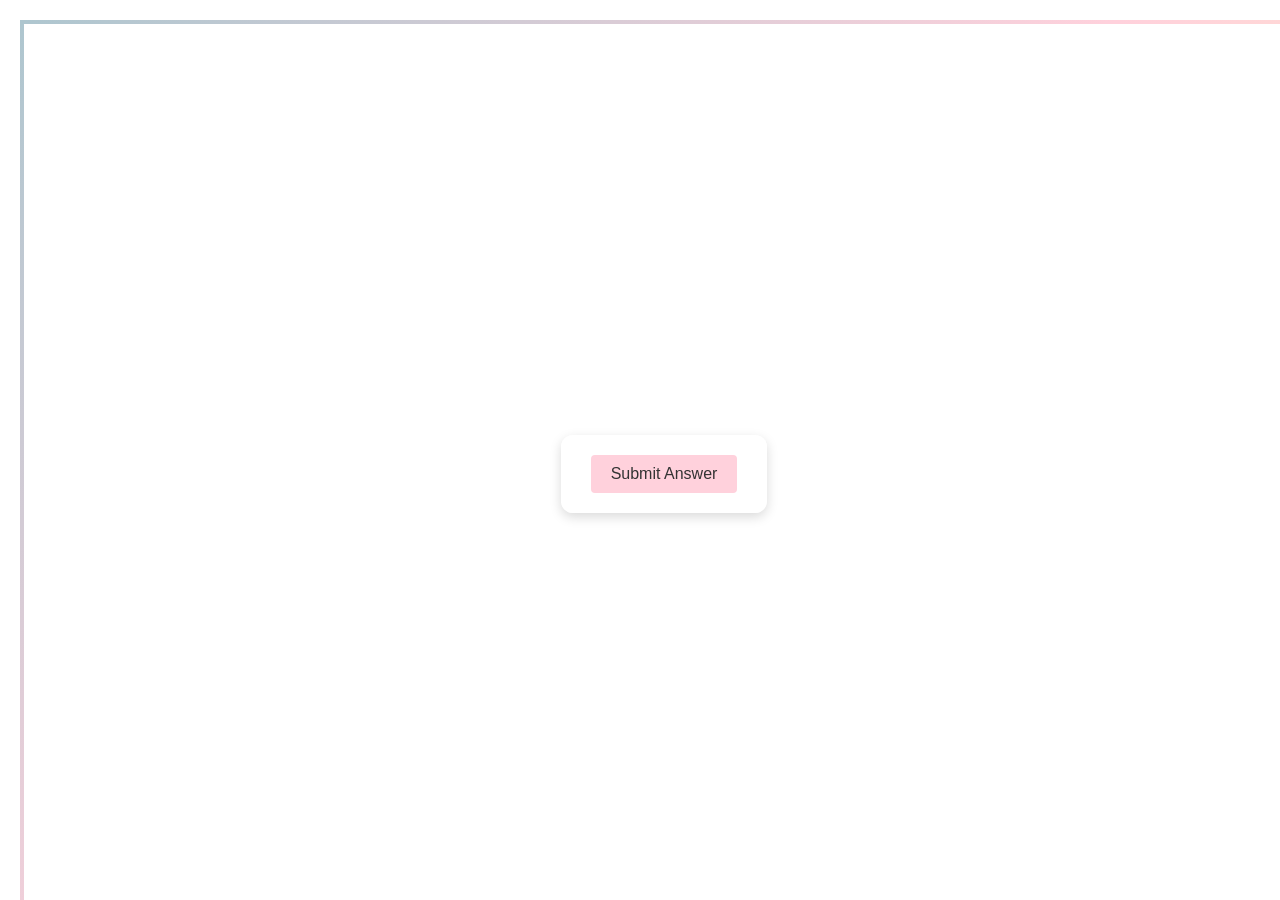
==== questions.html @ 60718daa "Final" ====
<!DOCTYPE html>
<html>
<head>
  <meta charset="UTF-8">
  <title>Periodic Check-In</title>
  <style>
    /* Fullscreen container for the captured background */
    #background {
      position: fixed;
      top: 0;
      left: 0;
      width: 100vw;
      height: 100vh;
      background-size: cover;
      background-position: center;
      z-index: 1;
    }
    /* Fullscreen overlay with glass effect */
    #overlay {
      position: fixed;
      top: 0;
      left: 0;
      width: 100vw;
      height: 100vh;
      background: rgba(255, 255, 255, 0.7);
      backdrop-filter: blur(10px);
      z-index: 2;
      display: flex;
      justify-content: center;
      align-items: center;
      border: 4px solid transparent;
      border-image: linear-gradient(135deg, #AEC6CF, #FFD1DC, #FFF5BA) 1;
      border-radius: 16px;
      margin: 20px;
    }
    /* Styling for the question form */
    #questionForm {
      background: rgba(255, 255, 255, 0.9);
      padding: 20px 30px;
      border-radius: 12px;
      box-shadow: 0 4px 12px rgba(0, 0, 0, 0.15);
      max-width: 90%;
      text-align: center;
      font-family: 'Arial', sans-serif;
      color: #333;
    }
    #questionForm label {
      display: block;
      margin-bottom: 10px;
      font-size: 18px;
      font-weight: bold;
    }
    #questionForm input,
    #questionForm select {
      width: 100%;
      padding: 10px;
      margin-bottom: 15px;
      border: 1px solid #ccc;
      border-radius: 4px;
      font-size: 16px;
    }
    #questionForm button {
      padding: 10px 20px;
      font-size: 16px;
      background-color: #FFD1DC;
      border: none;
      border-radius: 4px;
      cursor: pointer;
      color: #333;
    }
    #questionForm button:hover {
      background-color: #FFC0CB;
    }
    /* Prevent scrolling while locked */
    html, body {
      overflow: hidden;
      margin: 0;
      padding: 0;
      height: 100%;
    }
  </style>
</head>
<body>
  <!-- Container for the captured screenshot -->
  <div id="background"></div>
  <!-- Overlay that locks the screen and displays the check-in form -->
  <div id="overlay">
    <form id="questionForm">
      <div id="questionsContainer">
        <!-- A single random question will be inserted here -->
      </div>
      <button type="submit">Submit Answer</button>
    </form>
  </div>
  <script src="questions.js"></script>
</body>
</html>
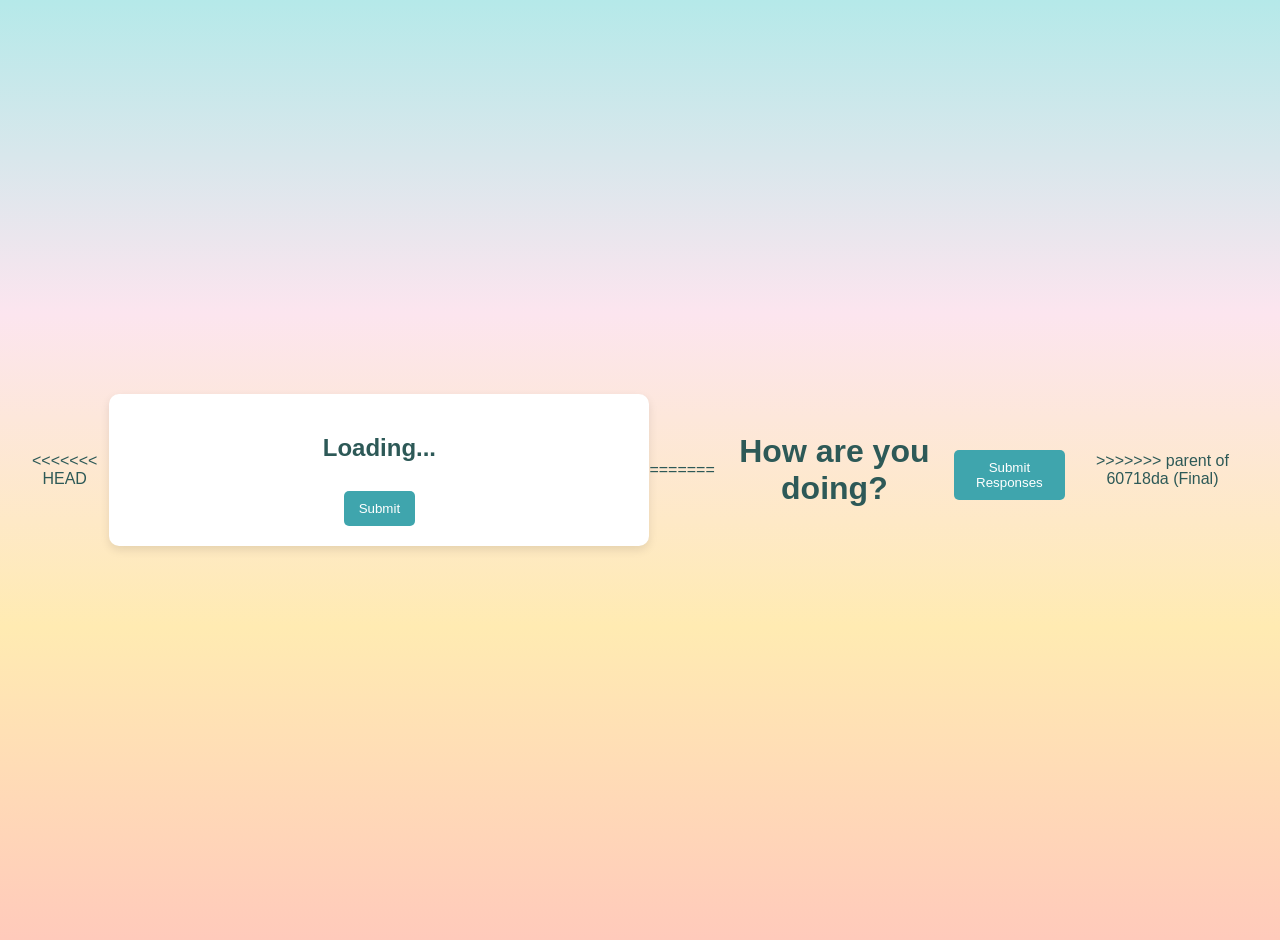
==== commit 259ee5b2: "sequential questions fro morning and evening, random for afternoon, and search bar url fix" ====
--- a/questions.html
+++ b/questions.html
@@ -1,97 +1,40 @@
 <!DOCTYPE html>
-<html>
+<html lang="en">
 <head>
   <meta charset="UTF-8">
+<<<<<<< HEAD
+  <meta name="viewport" content="width=device-width, initial-scale=1.0">
+  <title>Juggl Insights</title>
+  <link rel="stylesheet" href="styles.css">
+</head>
+<body>
+  <div id="content">
+    <div id="question-container">
+      <h2 id="question-text">Loading...</h2>
+      <div id="options-container"></div>
+      <button id="submit-button">Submit</button>
+    </div>
+    <div id="quote-container" class="hidden">
+      <h2 id="quote-text">"An unexamined life is not worth living." - Socrates</h2>
+    </div>
+  </div>
+=======
   <title>Periodic Check-In</title>
   <style>
-    /* Fullscreen container for the captured background */
-    #background {
-      position: fixed;
-      top: 0;
-      left: 0;
-      width: 100vw;
-      height: 100vh;
-      background-size: cover;
-      background-position: center;
-      z-index: 1;
-    }
-    /* Fullscreen overlay with glass effect */
-    #overlay {
-      position: fixed;
-      top: 0;
-      left: 0;
-      width: 100vw;
-      height: 100vh;
-      background: rgba(255, 255, 255, 0.7);
-      backdrop-filter: blur(10px);
-      z-index: 2;
-      display: flex;
-      justify-content: center;
-      align-items: center;
-      border: 4px solid transparent;
-      border-image: linear-gradient(135deg, #AEC6CF, #FFD1DC, #FFF5BA) 1;
-      border-radius: 16px;
-      margin: 20px;
-    }
-    /* Styling for the question form */
-    #questionForm {
-      background: rgba(255, 255, 255, 0.9);
-      padding: 20px 30px;
-      border-radius: 12px;
-      box-shadow: 0 4px 12px rgba(0, 0, 0, 0.15);
-      max-width: 90%;
-      text-align: center;
-      font-family: 'Arial', sans-serif;
-      color: #333;
-    }
-    #questionForm label {
-      display: block;
-      margin-bottom: 10px;
-      font-size: 18px;
-      font-weight: bold;
-    }
-    #questionForm input,
-    #questionForm select {
-      width: 100%;
-      padding: 10px;
-      margin-bottom: 15px;
-      border: 1px solid #ccc;
-      border-radius: 4px;
-      font-size: 16px;
-    }
-    #questionForm button {
-      padding: 10px 20px;
-      font-size: 16px;
-      background-color: #FFD1DC;
-      border: none;
-      border-radius: 4px;
-      cursor: pointer;
-      color: #333;
-    }
-    #questionForm button:hover {
-      background-color: #FFC0CB;
-    }
-    /* Prevent scrolling while locked */
-    html, body {
-      overflow: hidden;
-      margin: 0;
-      padding: 0;
-      height: 100%;
-    }
+    body { font-family: sans-serif; margin: 20px; }
+    .question { margin-bottom: 15px; }
+    label { display: block; margin-bottom: 5px; }
   </style>
 </head>
 <body>
-  <!-- Container for the captured screenshot -->
-  <div id="background"></div>
-  <!-- Overlay that locks the screen and displays the check-in form -->
-  <div id="overlay">
-    <form id="questionForm">
-      <div id="questionsContainer">
-        <!-- A single random question will be inserted here -->
-      </div>
-      <button type="submit">Submit Answer</button>
-    </form>
-  </div>
+  <h1>How are you doing?</h1>
+  <form id="questionForm">
+    <div id="questionsContainer"></div>
+    <button type="submit">Submit Responses</button>
+  </form>
+  
+  <!-- Reference external JavaScript file -->
+>>>>>>> parent of 60718da (Final)
   <script src="questions.js"></script>
 </body>
 </html>
--- a/styles.css
+++ b/styles.css
@@ -0,0 +1,57 @@
+body {
+    font-family: "Open Sans", sans-serif;
+    background: linear-gradient(to bottom, #B5E9E9, #FCE5EF, #FFEBB2, #FFCABB);
+    color: #2D5957;
+    text-align: center;
+    display: flex;
+    justify-content: center;
+    align-items: center;
+    height: 100vh;
+    margin: 0;
+}
+
+h2 {
+    font-family: "Roca Bold", sans-serif;
+}
+
+#content {
+    background: white;
+    padding: 20px;
+    border-radius: 10px;
+    box-shadow: 0px 4px 10px rgba(0, 0, 0, 0.1);
+    max-width: 500px;
+    width: 90%;
+}
+
+button {
+    background: #3FA5AD;
+    color: white;
+    font-family: "Roca Bold", sans-serif;
+    border: none;
+    padding: 10px 15px;
+    cursor: pointer;
+    border-radius: 5px;
+    margin-top: 10px;
+}
+
+button:hover {
+    background: #2D5957;
+}
+
+.likert-btn {
+    background: white;
+    color: #3FA5AD;
+    border: 2px solid #3FA5AD;
+    padding: 5px 10px;
+    margin: 5px;
+    cursor: pointer;
+}
+
+.likert-btn.selected {
+    background: #3FA5AD;
+    color: white;
+}
+
+.hidden {
+    display: none;
+}
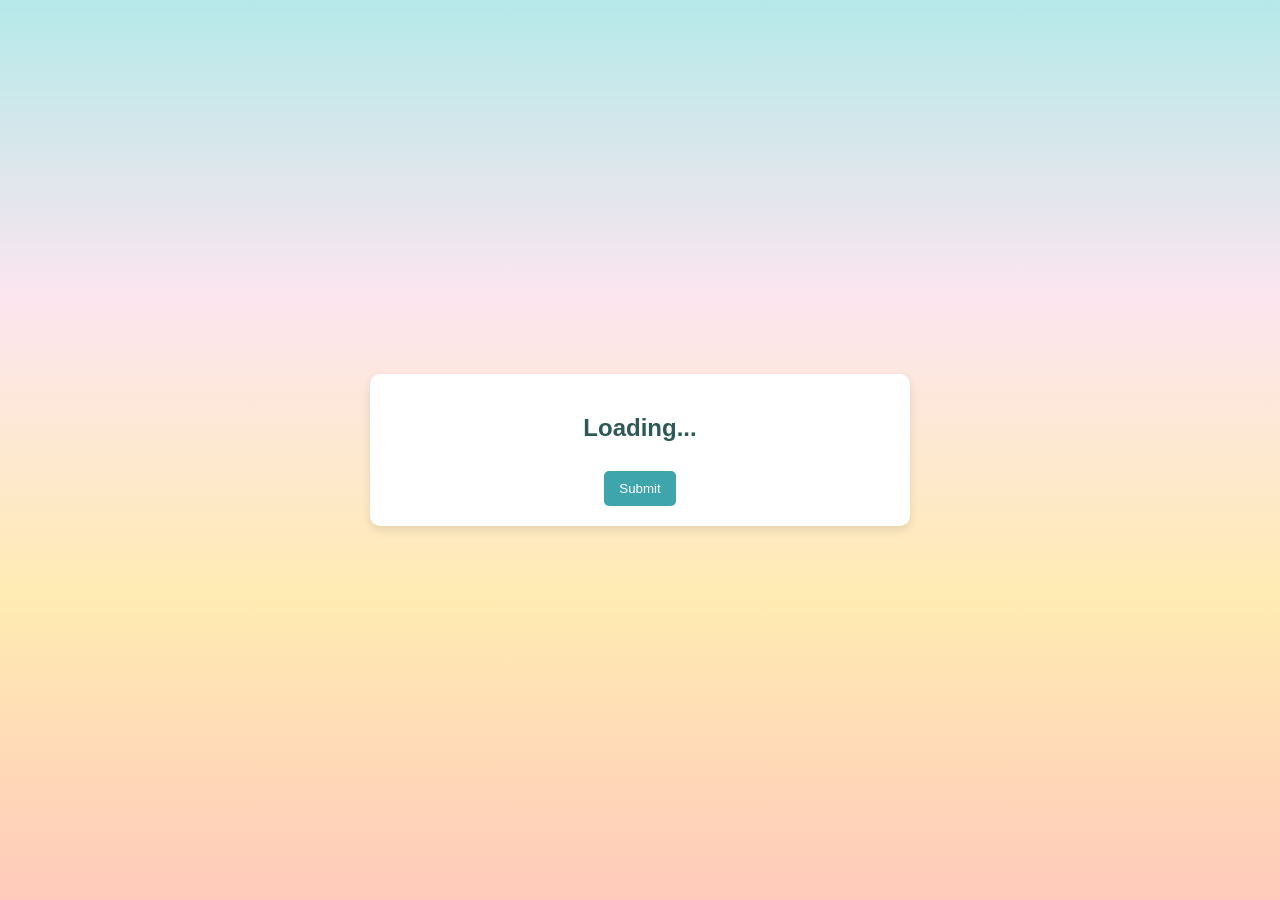
==== commit 0e1c3980: "Bug fixes" ====
--- a/questions.html
+++ b/questions.html
@@ -2,7 +2,6 @@
 <html lang="en">
 <head>
   <meta charset="UTF-8">
-<<<<<<< HEAD
   <meta name="viewport" content="width=device-width, initial-scale=1.0">
   <title>Juggl Insights</title>
   <link rel="stylesheet" href="styles.css">
@@ -18,23 +17,6 @@
       <h2 id="quote-text">"An unexamined life is not worth living." - Socrates</h2>
     </div>
   </div>
-=======
-  <title>Periodic Check-In</title>
-  <style>
-    body { font-family: sans-serif; margin: 20px; }
-    .question { margin-bottom: 15px; }
-    label { display: block; margin-bottom: 5px; }
-  </style>
-</head>
-<body>
-  <h1>How are you doing?</h1>
-  <form id="questionForm">
-    <div id="questionsContainer"></div>
-    <button type="submit">Submit Responses</button>
-  </form>
-  
-  <!-- Reference external JavaScript file -->
->>>>>>> parent of 60718da (Final)
   <script src="questions.js"></script>
 </body>
 </html>
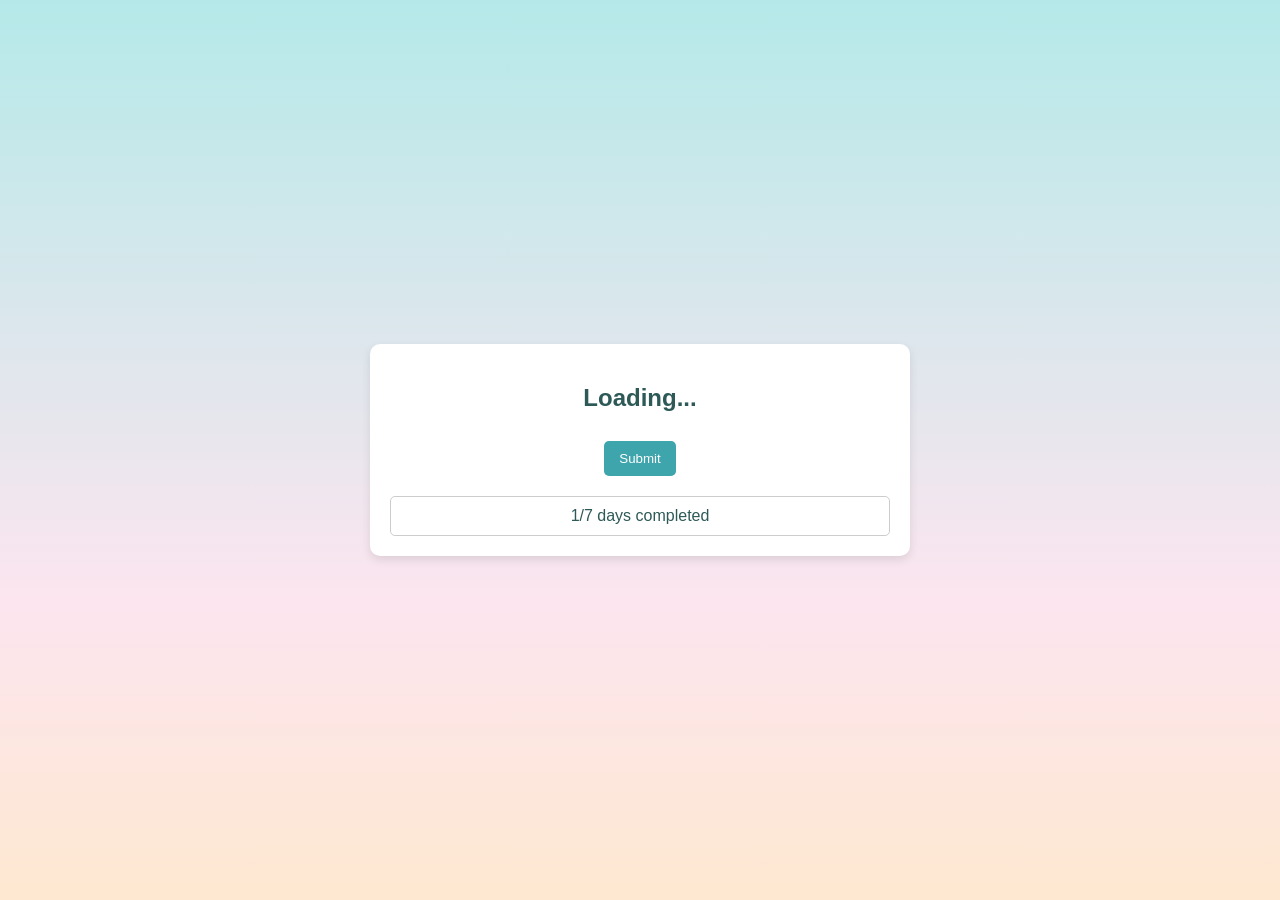
==== commit a0006b30: "calnder data pull, oauth, ui updates and question cycling" ====
--- a/questions.html
+++ b/questions.html
@@ -16,6 +16,10 @@
     <div id="quote-container" class="hidden">
       <h2 id="quote-text">"An unexamined life is not worth living." - Socrates</h2>
     </div>
+    <!-- Counter Box -->
+    <div id="counter-box" style="margin-top: 20px; padding: 10px; border: 1px solid #ccc; border-radius: 5px;">
+      <span id="daily-counter-text">0/7 days completed</span>
+    </div>
   </div>
   <script src="questions.js"></script>
 </body>
--- a/styles.css
+++ b/styles.css
@@ -1,6 +1,14 @@
 body {
     font-family: "Open Sans", sans-serif;
+    /* Vertical gradient */
     background: linear-gradient(to bottom, #B5E9E9, #FCE5EF, #FFEBB2, #FFCABB);
+  
+    /* Make the background taller than the element (200% height) */
+    background-size: 100% 200%;
+  
+    /* Animate the background position vertically */
+    animation: verticalGradient 20s ease-in-out infinite;
+  
     color: #2D5957;
     text-align: center;
     display: flex;
@@ -8,7 +16,23 @@
     align-items: center;
     height: 100vh;
     margin: 0;
-}
+  }
+  
+  @keyframes verticalGradient {
+    0% {
+      background-position: 0% 0%;
+    }
+    50% {
+      /* Shift down so the bottom part of the gradient is now visible */
+      background-position: 0% 50%;
+    }
+    100% {
+      /* Return to the starting position */
+      background-position: 50% 0%;
+    }
+  }
+  
+
 
 h2 {
     font-family: "Roca Bold", sans-serif;
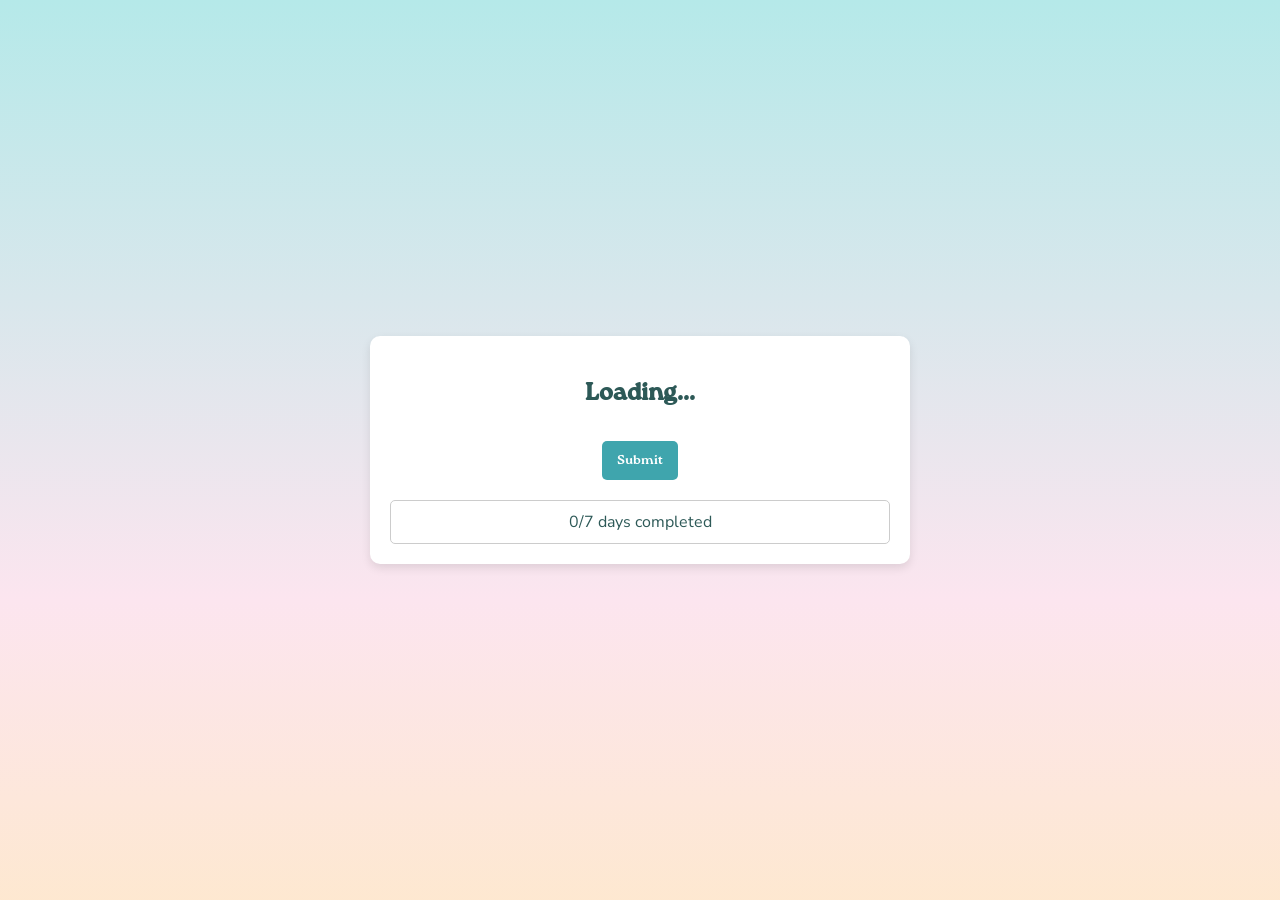
==== commit 0849a84f: "font changes, background, quotes" ====
--- a/questions.html
+++ b/questions.html
@@ -5,6 +5,8 @@
   <meta name="viewport" content="width=device-width, initial-scale=1.0">
   <title>Juggl Insights</title>
   <link rel="stylesheet" href="styles.css">
+  <link rel="stylesheet" href="https://fonts.googleapis.com/css2?family=Nunito+Sans&display=swap">
+
 </head>
 <body>
   <div id="content">
@@ -14,9 +16,8 @@
       <button id="submit-button">Submit</button>
     </div>
     <div id="quote-container" class="hidden">
-      <h2 id="quote-text">"An unexamined life is not worth living." - Socrates</h2>
+      <h2 id="quote-text"></h2>
     </div>
-    <!-- Counter Box -->
     <div id="counter-box" style="margin-top: 20px; padding: 10px; border: 1px solid #ccc; border-radius: 5px;">
       <span id="daily-counter-text">0/7 days completed</span>
     </div>
--- a/styles.css
+++ b/styles.css
@@ -1,5 +1,12 @@
+@font-face {
+    font-family: 'Roca Bold';
+    src: url('assets/RocaBold.woff') format('woff');
+    font-weight: normal;
+    font-style: normal;
+  }
+
 body {
-    font-family: "Open Sans", sans-serif;
+    font-family: "Nunito Sans", sans-serif;
     /* Vertical gradient */
     background: linear-gradient(to bottom, #B5E9E9, #FCE5EF, #FFEBB2, #FFCABB);
   
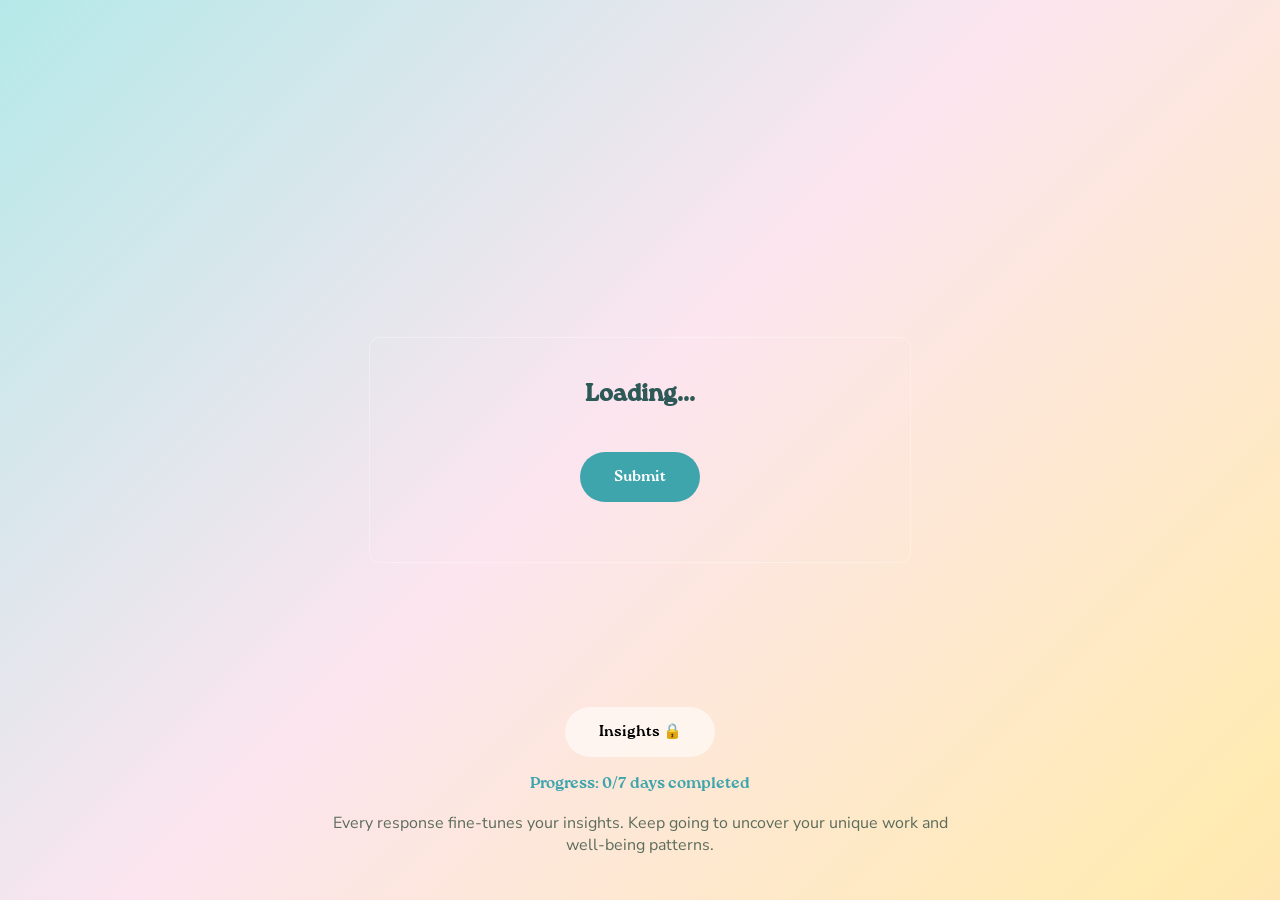
==== commit 182f77bc: "Ui Fixes" ====
--- a/questions.html
+++ b/questions.html
@@ -1,12 +1,11 @@
 <!DOCTYPE html>
 <html lang="en">
 <head>
-  <meta charset="UTF-8">
-  <meta name="viewport" content="width=device-width, initial-scale=1.0">
+  <meta charset="UTF-8" />
+  <meta name="viewport" content="width=device-width, initial-scale=1.0" />
   <title>Juggl Insights</title>
-  <link rel="stylesheet" href="styles.css">
+  <link rel="stylesheet" href="styles.css" />
   <link rel="stylesheet" href="https://fonts.googleapis.com/css2?family=Nunito+Sans&display=swap">
-
 </head>
 <body>
   <div id="content">
@@ -16,12 +15,28 @@
       <button id="submit-button">Submit</button>
     </div>
     <div id="quote-container" class="hidden">
-      <h2 id="quote-text"></h2>
-    </div>
-    <div id="counter-box" style="margin-top: 20px; padding: 10px; border: 1px solid #ccc; border-radius: 5px;">
-      <span id="daily-counter-text">0/7 days completed</span>
+      <h2 id="quote-text">"An unexamined life is not worth living." - Socrates</h2>
     </div>
   </div>
+
+  <!-- Counter Box placed outside #content, at the bottom of the body -->
+  <div id="counter-box">
+    <!-- “Insights” button with a lock icon -->
+    <button id="insights-btn" >
+      Insights
+      <span class="lock-icon" aria-hidden="true">🔒</span>
+    </button>
+  
+    <!-- Progress text -->
+    <p class="progress-text" style=" font-family: 'Roca Bold', sans-serif;color: #3FA5AD;">Progress: <span id="daily-counter-text">0/7</span></p>
+  
+    <!-- Optional tagline -->
+    <p class="subtext" >
+      Every response fine-tunes your insights. Keep going to uncover 
+      your unique work and well-being patterns.
+    </p>
+  </div>
+
   <script src="questions.js"></script>
 </body>
 </html>
--- a/styles.css
+++ b/styles.css
@@ -8,7 +8,7 @@
 body {
     font-family: "Nunito Sans", sans-serif;
     /* Vertical gradient */
-    background: linear-gradient(to bottom, #B5E9E9, #FCE5EF, #FFEBB2, #FFCABB);
+    background: linear-gradient(135deg, #B5E9E9, #FCE5EF, #FFEBB2, #FFCABB);
   
     /* Make the background taller than the element (200% height) */
     background-size: 100% 200%;
@@ -43,13 +43,18 @@
 
 h2 {
     font-family: "Roca Bold", sans-serif;
+    margin-bottom: 40px;
 }
 
 #content {
-    background: white;
+    /* Transparent white background with some alpha */
+ 
+
+  /* Optional: add a slight border to emphasize the glass */
+  border: 1px solid rgba(255, 255, 255, 0.3);
+  border-radius: 12px;
     padding: 20px;
     border-radius: 10px;
-    box-shadow: 0px 4px 10px rgba(0, 0, 0, 0.1);
     max-width: 500px;
     width: 90%;
 }
@@ -63,6 +68,25 @@
     cursor: pointer;
     border-radius: 5px;
     margin-top: 10px;
+    align-items: center;
+}
+
+#submit-button {
+    background: #3FA5AD;
+    color: white;
+    font-family: "Roca Bold", sans-serif;
+    border: none;
+    padding: 10px 15px;
+    cursor: pointer;
+    border-radius: 50px;
+    margin-top: 10px;
+    align-items: center;
+    display: block;
+    margin: 40px auto;
+    width: 120px;
+    height: 50px;
+    font-size: 15px;
+   
 }
 
 button:hover {
@@ -86,3 +110,74 @@
 .hidden {
     display: none;
 }
+/* Counter Box */
+#counter-box {
+    position: fixed;          /* stays pinned to the viewport */
+    bottom: 20px;             /* adjust vertical distance from bottom */
+    left: 50%;                /* centers horizontally in the viewport */
+    transform: translateX(-50%); /* actually shifts it back left to be center */
+    background: transparent;  /* or a color if you want a background box */
+    font-size: 16px;          /* adjust to match your design */
+    color: #5C6C5C;           /* example color that might match your theme */
+    padding: 8px 0; /* ensures readability over background gradient */
+  }
+  
+  #daily-counter-text {
+    font-size: 16px;
+    color: #3FA5AD;
+  }
+  
+  /* Hide/Show */
+  .hidden {
+    display: none;
+  }
+  
+  /* Likert Buttons (for scale questions) */
+  .likert-btn {
+    background: white;
+    color: #3FA5AD;
+    border: 2px solid #3FA5AD;
+    padding: 5px 10px;
+    margin: 5px;
+    cursor: pointer;
+    transition: background 0.3s ease, color 0.3s ease;
+  }
+  .likert-btn:hover,
+  .likert-btn.selected {
+    background: #3FA5AD;
+    color: white;
+  }
+  
+  /* Insights Button */
+  #insights-btn {
+    background: rgba(255, 255, 255, 0.572);
+    color: rgb(2, 2, 2);
+    font-family: "Roca Bold", sans-serif;
+    border: none;
+    padding: 10px 15px;
+    cursor: pointer;
+    width: 150px;
+    height: 50px;
+    font-size: 15px;
+    border-radius:50px;
+    margin-top: 10px;
+    align-items: center;
+  }
+  
+  /* Unlocked color after 7/7 days */
+  /* #insights-btn.unlocked {
+    
+    background: #3FA5AD; /* or any color you prefer for "unlocked" */
+
+  /* #insights-btn.unlocked:hover {
+    background: #2D5957;
+  }  */
+  #progress-text{
+    font-family: 'Roca Bold', sans-serif;
+    color:#3FA5AD
+  }
+  #subtext{
+    font-family: "Nunito Sans", sans-serif;
+    font-size: 14px;
+   
+  }
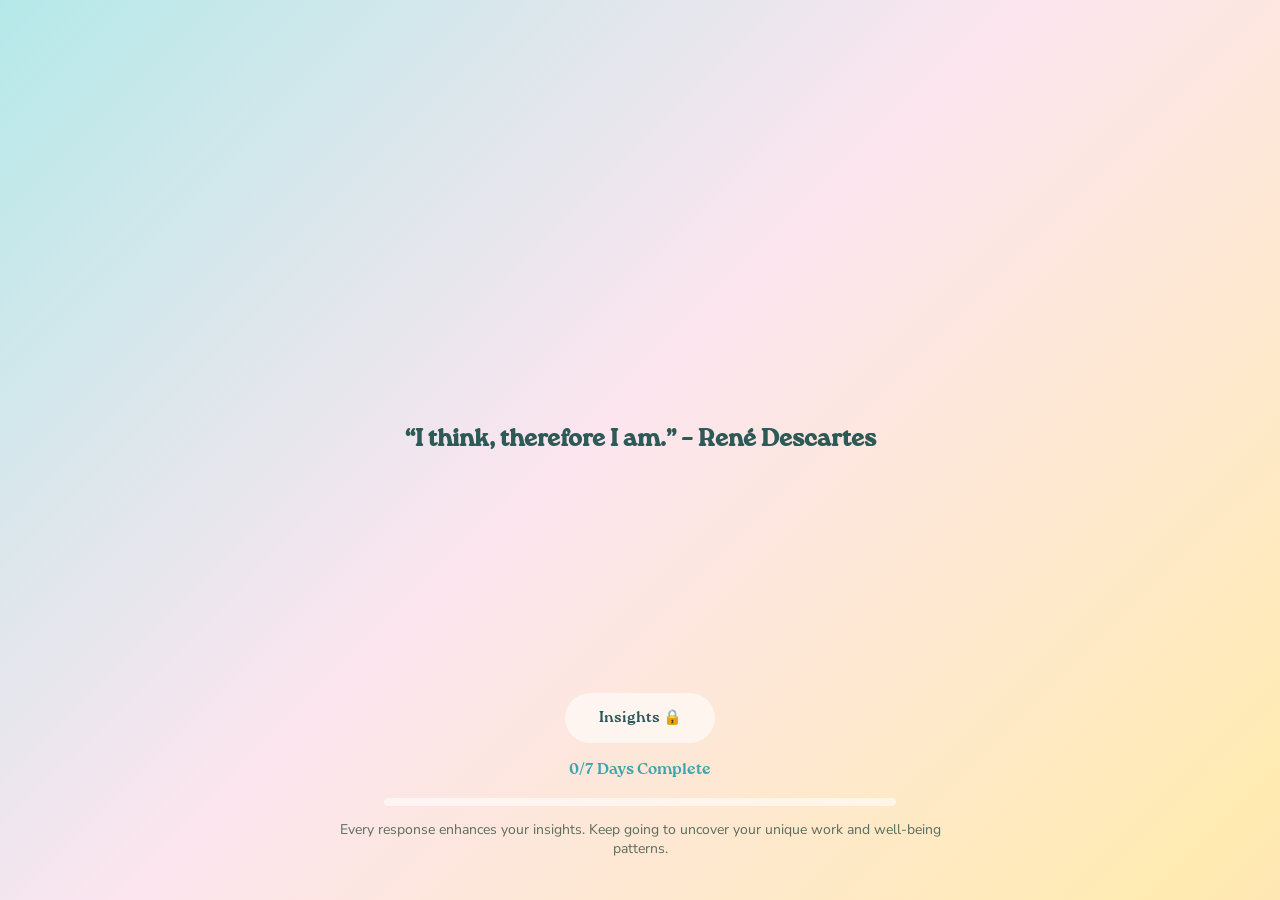
==== commit 1d17a436: "fixes" ====
--- a/questions.html
+++ b/questions.html
@@ -2,8 +2,8 @@
 <html lang="en">
 <head>
   <meta charset="UTF-8" />
-  <meta name="viewport" content="width=device-width, initial-scale=1.0" />
   <title>Juggl Insights</title>
+  <!-- Link to external styles -->
   <link rel="stylesheet" href="styles.css" />
   <link rel="stylesheet" href="https://fonts.googleapis.com/css2?family=Nunito+Sans&display=swap">
 </head>
@@ -14,29 +14,37 @@
       <div id="options-container"></div>
       <button id="submit-button">Submit</button>
     </div>
+
     <div id="quote-container" class="hidden">
       <h2 id="quote-text">"An unexamined life is not worth living." - Socrates</h2>
     </div>
   </div>
 
-  <!-- Counter Box placed outside #content, at the bottom of the body -->
+  <!-- Pinned at bottom for progress display -->
   <div id="counter-box">
-    <!-- “Insights” button with a lock icon -->
-    <button id="insights-btn" >
+    <!-- Insights button (optional) -->
+    <button id="insights-btn">
       Insights
       <span class="lock-icon" aria-hidden="true">🔒</span>
     </button>
-  
-    <!-- Progress text -->
-    <p class="progress-text" style=" font-family: 'Roca Bold', sans-serif;color: #3FA5AD;">Progress: <span id="daily-counter-text">0/7</span></p>
-  
-    <!-- Optional tagline -->
-    <p class="subtext" >
-      Every response fine-tunes your insights. Keep going to uncover 
-      your unique work and well-being patterns.
+
+    <!-- Text like "0/7 Days Complete" -->
+    <p class="progress-text">
+      <span id="daily-counter-text">0/7 Days Complete</span>
+    </p>
+
+    <!-- Progress bar container -->
+    <div id="progress-container">
+      <div id="progress-bar"></div>
+    </div>
+
+    <!-- Tagline -->
+    <p class="subtext">
+      Every response enhances your insights. Keep going to uncover your unique work and well-being patterns.
     </p>
   </div>
 
+  <!-- Main script -->
   <script src="questions.js"></script>
 </body>
 </html>
--- a/styles.css
+++ b/styles.css
@@ -1,183 +1,146 @@
+/* Optional custom font (adjust if you have one) */
 @font-face {
-    font-family: 'Roca Bold';
-    src: url('assets/RocaBold.woff') format('woff');
-    font-weight: normal;
-    font-style: normal;
-  }
+  font-family: 'Roca Bold';
+  src: url('assets/RocaBold.woff') format('woff');
+  font-weight: normal;
+  font-style: normal;
+}
 
 body {
-    font-family: "Nunito Sans", sans-serif;
-    /* Vertical gradient */
-    background: linear-gradient(135deg, #B5E9E9, #FCE5EF, #FFEBB2, #FFCABB);
-  
-    /* Make the background taller than the element (200% height) */
-    background-size: 100% 200%;
-  
-    /* Animate the background position vertically */
-    animation: verticalGradient 20s ease-in-out infinite;
-  
-    color: #2D5957;
-    text-align: center;
-    display: flex;
-    justify-content: center;
-    align-items: center;
-    height: 100vh;
-    margin: 0;
+  font-family: "Nunito Sans", sans-serif;
+  /* Animated gradient background */
+  background: linear-gradient(135deg, #B5E9E9, #FCE5EF, #FFEBB2, #FFCABB);
+  background-size: 100% 200%;
+  animation: verticalGradient 20s ease-in-out infinite;
+
+  color: #2D5957;
+  text-align: center;
+  display: flex;
+  justify-content: center;
+  align-items: center;
+  height: 100vh;
+  margin: 0;
+}
+
+@keyframes verticalGradient {
+  0% {
+    background-position: 0% 0%;
   }
-  
-  @keyframes verticalGradient {
-    0% {
-      background-position: 0% 0%;
-    }
-    50% {
-      /* Shift down so the bottom part of the gradient is now visible */
-      background-position: 0% 50%;
-    }
-    100% {
-      /* Return to the starting position */
-      background-position: 50% 0%;
-    }
+  50% {
+    background-position: 0% 50%;
   }
-  
-
+  100% {
+    background-position: 50% 0%;
+  }
+}
 
 h2 {
-    font-family: "Roca Bold", sans-serif;
-    margin-bottom: 40px;
+  font-family: "Roca Bold", sans-serif;
+  margin-bottom: 40px;
 }
 
+/* Container for questions and quotes */
 #content {
-    /* Transparent white background with some alpha */
- 
-
-  /* Optional: add a slight border to emphasize the glass */
-  border: 1px solid rgba(255, 255, 255, 0.3);
   border-radius: 12px;
-    padding: 20px;
-    border-radius: 10px;
-    max-width: 500px;
-    width: 90%;
+  padding: 20px;
+  max-width: 500px;
+  width: 90%;
 }
 
-button {
-    background: #3FA5AD;
-    color: white;
-    font-family: "Roca Bold", sans-serif;
-    border: none;
-    padding: 10px 15px;
-    cursor: pointer;
-    border-radius: 5px;
-    margin-top: 10px;
-    align-items: center;
-}
-
+/* Submit button */
 #submit-button {
-    background: #3FA5AD;
-    color: white;
-    font-family: "Roca Bold", sans-serif;
-    border: none;
-    padding: 10px 15px;
-    cursor: pointer;
-    border-radius: 50px;
-    margin-top: 10px;
-    align-items: center;
-    display: block;
-    margin: 40px auto;
-    width: 120px;
-    height: 50px;
-    font-size: 15px;
-   
+  background: #3FA5AD;
+  color: white;
+  font-family: "Roca Bold", sans-serif;
+  border: none;
+  padding: 10px 15px;
+  cursor: pointer;
+  border-radius: 50px;
+  margin-top: 10px;
+  display: block;
+  margin: 40px auto;
+  width: 120px;
+  height: 50px;
+  font-size: 15px;
 }
 
 button:hover {
-    background: #2D5957;
+  background: #2D5957;
 }
 
+/* 1-5 scale buttons */
 .likert-btn {
-    background: white;
-    color: #3FA5AD;
-    border: 2px solid #3FA5AD;
-    padding: 5px 10px;
-    margin: 5px;
-    cursor: pointer;
+  background: white;
+  color: #3FA5AD;
+  border: 2px solid #3FA5AD;
+  padding: 5px 10px;
+  margin: 5px;
+  cursor: pointer;
+  transition: background 0.3s ease, color 0.3s ease;
 }
-
+.likert-btn:hover,
 .likert-btn.selected {
-    background: #3FA5AD;
-    color: white;
+  background: #3FA5AD;
+  color: white;
 }
 
 .hidden {
-    display: none;
+  display: none;
 }
-/* Counter Box */
+
+/* Bottom counter box */
 #counter-box {
-    position: fixed;          /* stays pinned to the viewport */
-    bottom: 20px;             /* adjust vertical distance from bottom */
-    left: 50%;                /* centers horizontally in the viewport */
-    transform: translateX(-50%); /* actually shifts it back left to be center */
-    background: transparent;  /* or a color if you want a background box */
-    font-size: 16px;          /* adjust to match your design */
-    color: #5C6C5C;           /* example color that might match your theme */
-    padding: 8px 0; /* ensures readability over background gradient */
-  }
-  
-  #daily-counter-text {
-    font-size: 16px;
-    color: #3FA5AD;
-  }
-  
-  /* Hide/Show */
-  .hidden {
-    display: none;
-  }
-  
-  /* Likert Buttons (for scale questions) */
-  .likert-btn {
-    background: white;
-    color: #3FA5AD;
-    border: 2px solid #3FA5AD;
-    padding: 5px 10px;
-    margin: 5px;
-    cursor: pointer;
-    transition: background 0.3s ease, color 0.3s ease;
-  }
-  .likert-btn:hover,
-  .likert-btn.selected {
-    background: #3FA5AD;
-    color: white;
-  }
-  
-  /* Insights Button */
-  #insights-btn {
-    background: rgba(255, 255, 255, 0.572);
-    color: rgb(2, 2, 2);
-    font-family: "Roca Bold", sans-serif;
-    border: none;
-    padding: 10px 15px;
-    cursor: pointer;
-    width: 150px;
-    height: 50px;
-    font-size: 15px;
-    border-radius:50px;
-    margin-top: 10px;
-    align-items: center;
-  }
-  
-  /* Unlocked color after 7/7 days */
-  /* #insights-btn.unlocked {
-    
-    background: #3FA5AD; /* or any color you prefer for "unlocked" */
+  position: fixed;
+  bottom: 20px;
+  left: 50%;
+  transform: translateX(-50%);
+  background: transparent;
+  font-size: 16px;
+  color: #5C6C5C;
+  padding: 8px 0;
+}
 
-  /* #insights-btn.unlocked:hover {
-    background: #2D5957;
-  }  */
-  #progress-text{
-    font-family: 'Roca Bold', sans-serif;
-    color:#3FA5AD
-  }
-  #subtext{
-    font-family: "Nunito Sans", sans-serif;
-    font-size: 14px;
-   
-  }+.progress-text {
+  font-family: "Roca Bold", sans-serif;
+  color: #3FA5AD;
+  font-size: 16px;
+}
+
+/* Progress bar container */
+#progress-container {
+  width: 80%;
+  background-color: rgba(255, 255, 255, 0.572);
+  border-radius: 50px;
+  overflow: hidden;
+  height: 8px;
+  margin: 10px auto;
+}
+
+/* Dynamic bar itself */
+#progress-bar {
+  height: 8px;
+  width: 0%;
+  background-color: #3FA5AD;
+  transition: width 0.5s ease-in-out;
+}
+
+/* "Insights" button styling */
+#insights-btn {
+  background: rgba(255, 255, 255, 0.572);
+  color: #2D5957;
+  font-family: "Roca Bold", sans-serif;
+  border: none;
+  padding: 10px 15px;
+  cursor: pointer;
+  width: 150px;
+  height: 50px;
+  font-size: 15px;
+  border-radius: 50px;
+  margin-top: 10px;
+  align-items: center;
+}
+
+.subtext {
+  font-family: "Nunito Sans", sans-serif;
+  font-size: 14px;
+}
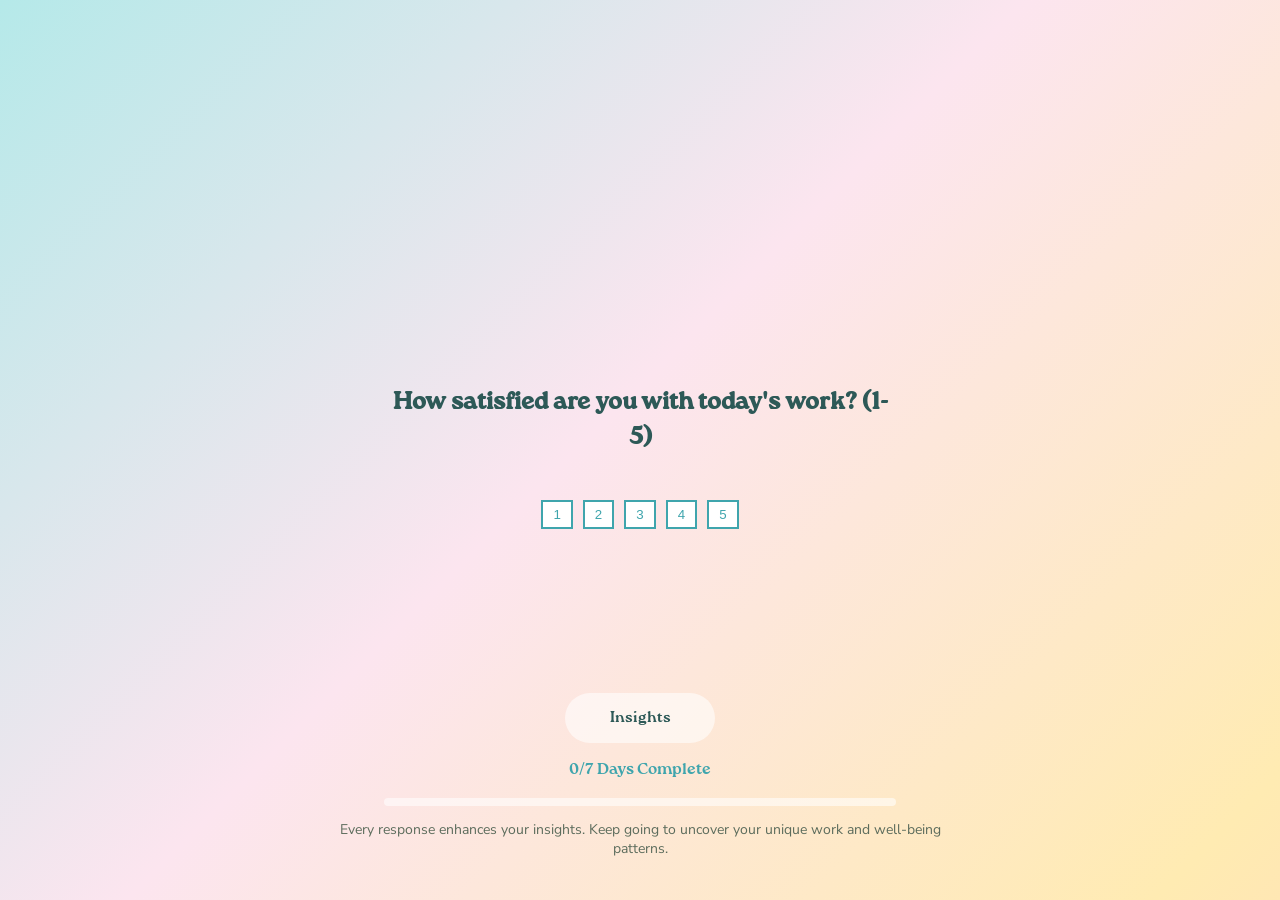
==== commit 7827925a: "fixed ui" ====
--- a/questions.html
+++ b/questions.html
@@ -33,6 +33,7 @@
       <span id="daily-counter-text">0/7 Days Complete</span>
     </p>
 
+
     <!-- Progress bar container -->
     <div id="progress-container">
       <div id="progress-bar"></div>
